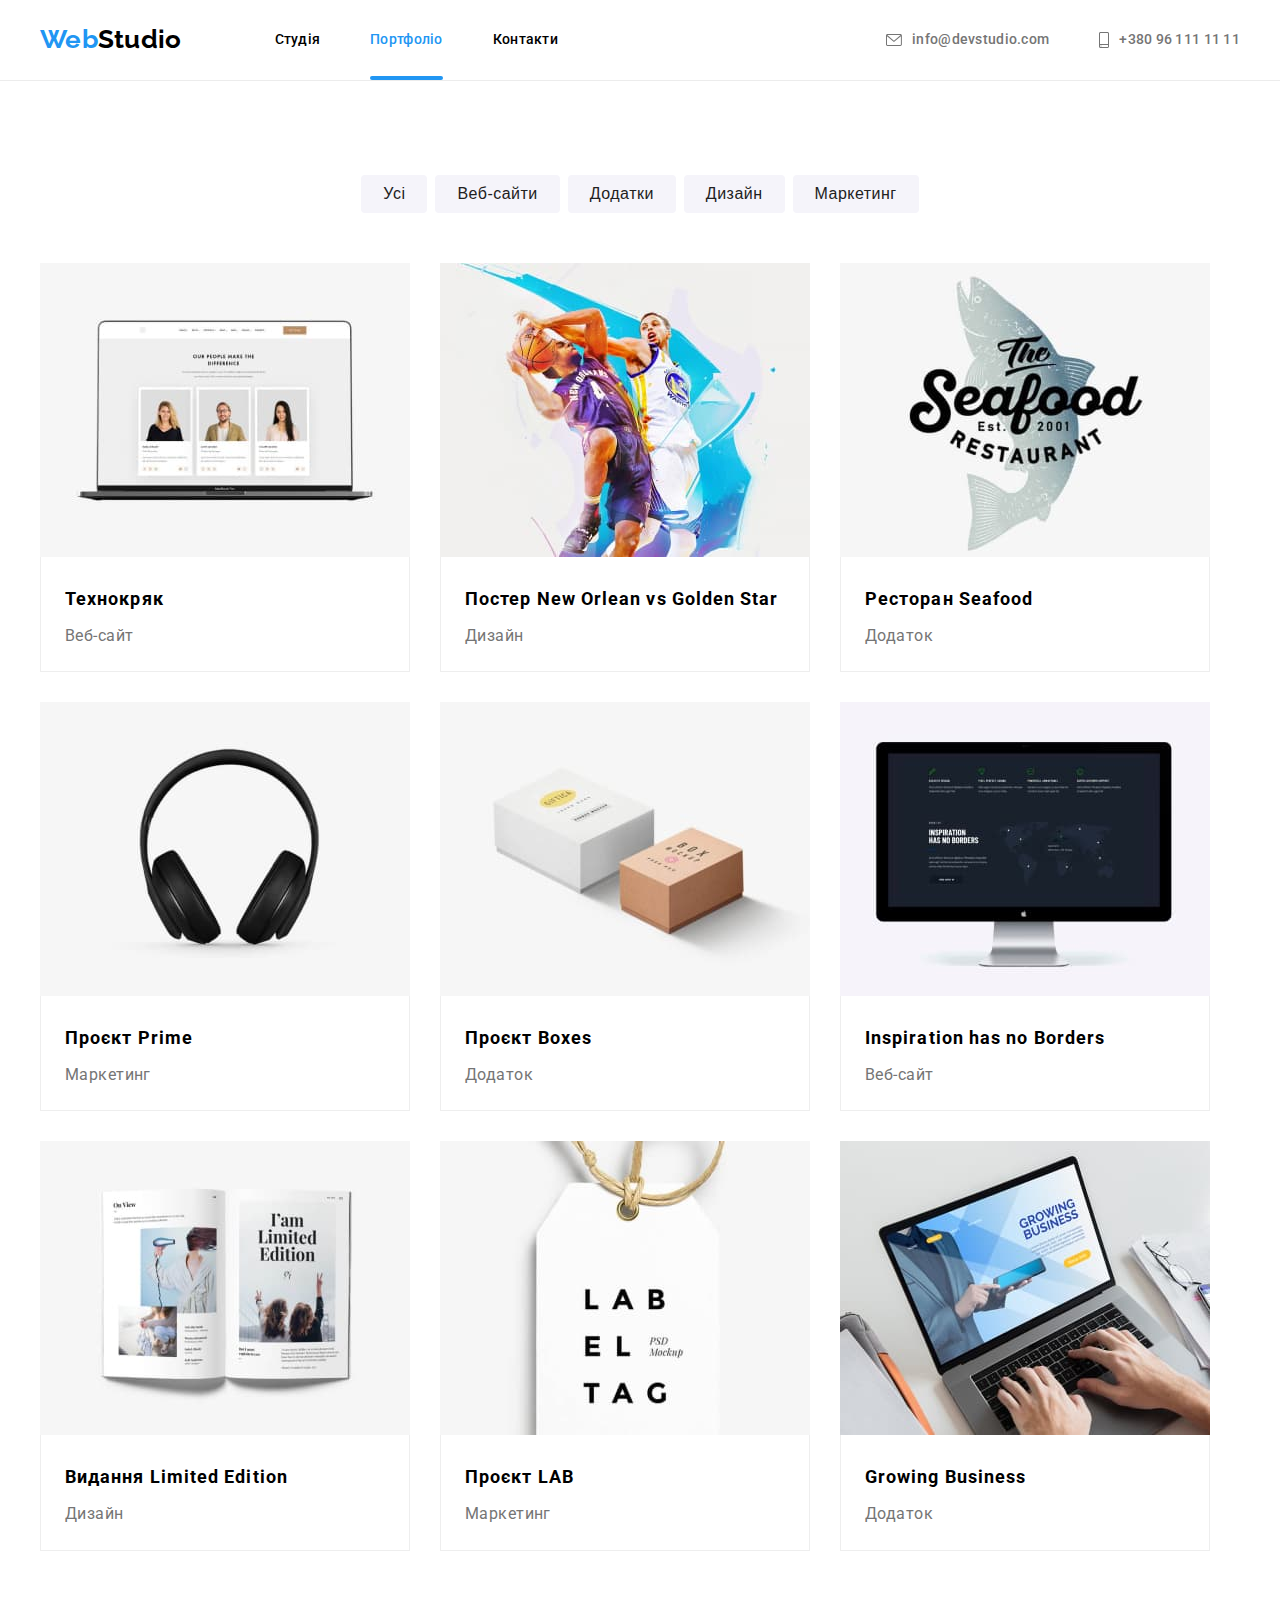
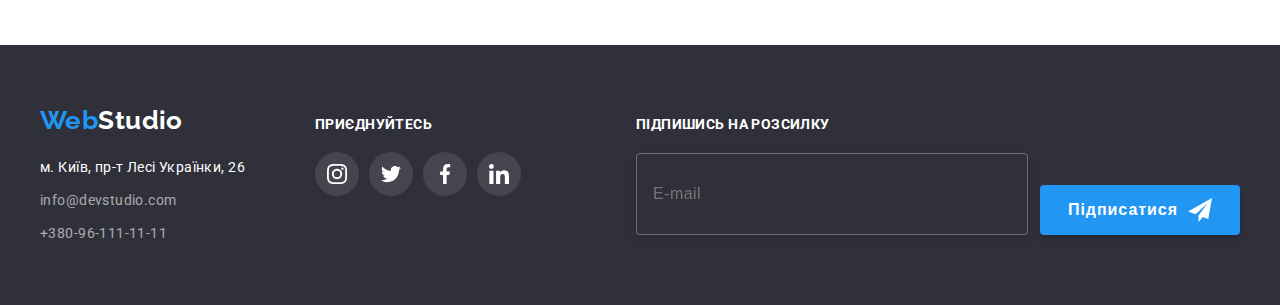
==== portfolio.html @ aed90d11 "commit_0" ====
<!DOCTYPE html>
<html lang="uk">
  <head>
    <meta charset="UTF-8" />
    <meta http-equiv="X-UA-Compatible" content="IE=edge" />
    <meta name="viewport" content="width=device-width, initial-scale=1.0" />
    <title>Document</title>
    <link
      rel="stylesheet"
      href="https://cdnjs.cloudflare.com/ajax/libs/modern-normalize/1.1.0/modern-normalize.min.css"
      integrity="sha512-wpPYUAdjBVSE4KJnH1VR1HeZfpl1ub8YT/NKx4PuQ5NmX2tKuGu6U/JRp5y+Y8XG2tV+wKQpNHVUX03MfMFn9Q=="
      crossorigin="anonymous"
      referrerpolicy="no-referrer"
    />
    <link
      href="https://fonts.googleapis.com/css2?family=Raleway:wght@700&family=Roboto:wght@400;500;700;900&display=swap"
      rel="stylesheet"
    />
    <link rel="stylesheet" href="css/styles.css" />
  </head>

  <body class="body">
    <header class="header">
      <!--Верхня лінія-->
      <div class="container">
        <nav>
          <a class="header-company-name-link" href="index.html" target="_self">
            <span class="company-name-blue company-name">Web</span
            ><span class="company-name">Studio</span>
          </a>
          <ul class="nav-links">
            <li>
              <a class="black-links link" href="index.html" target="_self"
                >Студія</a
              >
            </li>
            <li>
              <a
                class="black-links link current-page-link"
                href="portfolio.html"
                target="_self"
                >Портфоліо</a
              >
            </li>
            <li>
              <a class="black-links link" href="#" target="_self">Контакти</a>
            </li>
          </ul>
        </nav>
        <ul class="tel-email">
          <li>
            <a class="gray-links link email" href="mailto:info@devstudio.com">
              <svg class="icon-envelope">
                <use href="./images/symbol-defs.svg#.iconenvelope"></use>
              </svg>
              info@devstudio.com</a
            >
          </li>
          <li>
            <a class="gray-links link" href="tel:+380961111111">
              <svg class="icon-smartphone">
                <use href="./images/symbol-defs.svg#.iconsmartphone"></use>
              </svg>
              +380 96 111 11 11</a
            >
          </li>
        </ul>
      </div>
    </header>
    <main>
      <section class="section-portfolio">
        <h1 class="to-hide">проекти</h1>
        <ul class="buttons-portfolio-list">
          <li>
            <button class="button-porftolio" type="button">Усі</button>
          </li>
          <li>
            <button class="button-porftolio" type="button">Веб-сайти</button>
          </li>
          <li>
            <button class="button-porftolio" type="button">Додатки</button>
          </li>
          <li>
            <button class="button-porftolio" type="button">Дизайн</button>
          </li>
          <li>
            <button class="button-porftolio" type="button">Маркетинг</button>
          </li>
        </ul>

        <div class="container">
          <ul class="project-list">
            <li>
              <a href="#">
                <div class="project-list-thumb">
                  <div class="project-list-text">
                    Ресурс пропонує комплексні пропозиції з різним рівнем
                    функціоналу та сервісів. Все це дозволить відвідувачу
                    отримати вичерпні відомості про компанію чи приватну особу.
                  </div>
                  <img
                    src="images/project_1.jpg"
                    alt="picture1"
                    width="370"
                    height="294"
                  />
                </div>
                <div class="project-list-description">
                  <h2 class="projects-name">Технокряк</h2>
                  <p class="projects-type">Веб-сайт</p>
                </div>
              </a>
            </li>
            <li>
              <a href="#">
                <div class="project-list-thumb">
                  <div class="project-list-text">
                    Ресурс пропонує комплексні пропозиції з різним рівнем
                    функціоналу та сервісів. Все це дозволить відвідувачу
                    отримати вичерпні відомості про компанію чи приватну особу.
                  </div>
                  <img
                    src="images/project_2.jpg"
                    alt="picture2"
                    width="370"
                    height="294"
                  />
                </div>
                <div class="project-list-description">
                  <h2 class="projects-name">
                    Постер New Orlean vs Golden Star
                  </h2>
                  <p class="projects-type">Дизайн</p>
                </div>
              </a>
            </li>
            <li>
              <a href="#">
                <div class="project-list-thumb">
                  <div class="project-list-text">
                    Ресурс пропонує комплексні пропозиції з різним рівнем
                    функціоналу та сервісів. Все це дозволить відвідувачу
                    отримати вичерпні відомості про компанію чи приватну особу.
                  </div>
                  <img
                    src="images/project_3.jpg"
                    alt="picture3"
                    width="370"
                    height="294"
                  />
                </div>
                <div class="project-list-description">
                  <h2 class="projects-name">Ресторан Seafood</h2>
                  <p class="projects-type">Додаток</p>
                </div>
              </a>
            </li>
            <li>
              <a href="#">
                <div class="project-list-thumb">
                  <div class="project-list-text">
                    Ресурс пропонує комплексні пропозиції з різним рівнем
                    функціоналу та сервісів. Все це дозволить відвідувачу
                    отримати вичерпні відомості про компанію чи приватну особу.
                  </div>
                  <img
                    src="images/project_4.jpg"
                    alt="picture4"
                    width="370"
                    height="294"
                  />
                </div>
                <div class="project-list-description">
                  <h2 class="projects-name">Проєкт Prime</h2>
                  <p class="projects-type">Маркетинг</p>
                </div>
              </a>
            </li>
            <li>
              <a href="#">
                <div class="project-list-thumb">
                  <div class="project-list-text">
                    Ресурс пропонує комплексні пропозиції з різним рівнем
                    функціоналу та сервісів. Все це дозволить відвідувачу
                    отримати вичерпні відомості про компанію чи приватну особу.
                  </div>
                  <img
                    src="images/project_5.jpg"
                    alt="picture5"
                    width="370"
                    height="294"
                  />
                </div>
                <div class="project-list-description">
                  <h2 class="projects-name">Проєкт Boxes</h2>
                  <p class="projects-type">Додаток</p>
                </div>
              </a>
            </li>
            <li>
              <a href="#">
                <div class="project-list-thumb">
                  <div class="project-list-text">
                    Ресурс пропонує комплексні пропозиції з різним рівнем
                    функціоналу та сервісів. Все це дозволить відвідувачу
                    отримати вичерпні відомості про компанію чи приватну особу.
                  </div>
                  <img
                    src="images/project_6.jpg"
                    alt="picture6"
                    width="370"
                    height="294"
                  />
                </div>
                <div class="project-list-description">
                  <h2 class="projects-name">Inspiration has no Borders</h2>
                  <p class="projects-type">Веб-сайт</p>
                </div>
              </a>
            </li>
            <li>
              <a href="#">
                <div class="project-list-thumb">
                  <div class="project-list-text">
                    Ресурс пропонує комплексні пропозиції з різним рівнем
                    функціоналу та сервісів. Все це дозволить відвідувачу
                    отримати вичерпні відомості про компанію чи приватну особу.
                  </div>
                  <img
                    src="images/project_7.jpg"
                    alt="picture7"
                    width="370"
                    height="294"
                  />
                </div>
                <div class="project-list-description">
                  <h2 class="projects-name">Видання Limited Edition</h2>
                  <p class="projects-type">Дизайн</p>
                </div>
              </a>
            </li>
            <li>
              <a href="#">
                <div class="project-list-thumb">
                  <div class="project-list-text">
                    Ресурс пропонує комплексні пропозиції з різним рівнем
                    функціоналу та сервісів. Все це дозволить відвідувачу
                    отримати вичерпні відомості про компанію чи приватну особу.
                  </div>

                  <img
                    src="images/project_8.jpg"
                    alt="picture8"
                    width="370"
                    height="294"
                  />
                </div>
                <div class="project-list-description">
                  <h2 class="projects-name">Проєкт LAB</h2>
                  <p class="projects-type">Маркетинг</p>
                </div>
              </a>
            </li>
            <li>
              <a href="#">
                <div class="project-list-thumb">
                  <div class="project-list-text">
                    Ресурс пропонує комплексні пропозиції з різним рівнем
                    функціоналу та сервісів. Все це дозволить відвідувачу
                    отримати вичерпні відомості про компанію чи приватну особу.
                  </div>
                  <img
                    src="images/project_9.jpg"
                    alt="picture9"
                    width="370"
                    height="294"
                  />
                </div>
                <div class="project-list-description">
                  <h2 class="projects-name">Growing Business</h2>
                  <p class="projects-type">Додаток</p>
                </div>
              </a>
            </li>
          </ul>
        </div>
      </section>
    </main>
    <footer class="footer">
      <div class="container">
        <div class="address-container">
          <a class="company-name" href="index.html" target="_blank">
            <span class="company-name-blue">Web</span><span>Studio</span>
          </a>
          <address class="address-block">
            <ul>
              <li class="address-list-item">
                <a
                  class="link address"
                  href="https://www.google.com/maps/d/viewer?mid=10uSM3H-mIU3GznYo2szRIEphczw&hl=en_US&ll=50.42732700000001%2C30.538092&z=17"
                  target="_blank"
                  rel="noopener noreferrer"
                >
                  м. Київ, пр-т Лесі Українки, 26
                </a>
              </li>
              <li class="address-list-item">
                <a class="email link" href="mailto:info@devstudio.com">
                  info@devstudio.com</a
                >
              </li>
              <li class="address-list-item">
                <a class="tel link" href="tel:+380961111111">
                  +380-96-111-11-11</a
                >
              </li>
            </ul>
          </address>
        </div>
        <div class="invite-container">
          <p>ПРИЄДНУЙТЕСЬ</p>
          <ul class="social-links-list">
            <li>
              <a class="social-link" href="#">
                <svg class="social-link-icon">
                  <use href="./images/symbol-defs.svg#.iconinstagram"></use>
                </svg>
              </a>
            </li>
            <li>
              <a class="social-link" href="#">
                <svg class="social-link-icon">
                  <use href="./images/symbol-defs.svg#.icontwitter"></use>
                </svg>
              </a>
            </li>
            <li>
              <a class="social-link" href="#">
                <svg class="social-link-icon">
                  <use href="./images/symbol-defs.svg#.iconfacebook"></use>
                </svg>
              </a>
            </li>
            <li>
              <a class="social-link" href="#">
                <svg class="social-link-icon">
                  <use href="./images/symbol-defs.svg#.iconlinkedin"></use>
                </svg>
              </a>
            </li>
          </ul>
        </div>
        <form class="email-input-block">
          <p class="email-input-title">ПІДПИШИСЬ НА РОЗСИЛКУ</p>
          <div>
          <label class="footter-label">
          <input class="email-input-field" type="email" placeholder="E-mail">
          </label>
          <button class="email-input-btn">Підписатися
            <svg class="email-input-btn-icon">
              <use href="./images/icons.svg#icon-icon-send"></use>
            </svg>
          </button>
          </div>
                  <form>
      </div>
    </footer>
  </body>
</html>
---- css/styles.css ----
:root {
  --color-mainBlue: #2196f3;
  --color-mainBlack: #000000;
  --color-lightGray: #757575;
  --color-darckGray: #2f303a;
  --color-mainWhite: #ffffff;
  --color-veryDark: #212121;
  --color-greatLight: #eeeeee;
  --color-ghostWhite: #f5f4fa;
  --color-ghostWhite1: #ececec;
  --color-middleGrey: #afb1b8;
  --color-ghostWhite2: #f5f5f5;
}
.body {
  margin: 0;

  font-family: "Roboto", sans-serif;
  color: var(--color-mainBlack);
  font-size: 14px;
  letter-spacing: 0.03em;
}
img {
  display: block;
}
h1,
h2,
h3,
h4,
h5,
h6,
p {
  margin: 0;
}
a {
  color: var(--color-mainBlack);
  text-decoration: none;
}
ul {
  padding-left: 0;
  margin-top: 0;
  margin-bottom: 0;

  list-style-type: none;
}

/* SECTION HEADER */

.container {
  width: 1200px;
  padding-left: 15px;
  padding-right: 15px;
  margin-right: auto;
  margin-left: auto;
}
.header .container {
  display: flex;
  height: 80px;
}
.company-name {
  font-family: "Raleway";
  font-weight: 700;
  font-size: 26px;
  line-height: 1.2;
}
.company-name-blue {
  color: var(--color-mainBlue);
}
nav {
  display: flex;

  font-weight: 500;
  font-size: 14px;

  line-height: 1.1;
  letter-spacing: 0.02em;
}
.gray-links {
  color: var(--color-lightGray);
}
.header-company-name-link {
  padding-top: 24px;
  padding-bottom: 25px;
}
.current-page-link {
  color: var(--color-mainBlue);
}
.nav-links {
  display: flex;
  align-items: center;

  margin-left: 93px;
}
.nav-links li:nth-child(2),
.nav-links li:nth-child(3) {
  margin-left: 50px;
}
.nav-links li {
  position: relative;
}
.nav-links li a {
  padding-top: 32px;
  padding-bottom: 32px;
}
.link {
  transition-property: color;
  transition-duration: 250ms;
  transition-timing-function: cubic-bezier(0.4, 0, 0.2, 1);
}
.current-page-link {
  position: relative;

  overflow: hidden;
}
.current-page-link::after {
  position: absolute;
  bottom: -1px;
  left: 0;

  content: "";
  display: inline-block;
  width: 100%;
  height: 4px;

  background-color: var(--color-mainBlue);
  border-radius: 2px;
}
.tel-email {
  display: flex;

  margin-left: auto;

  font-weight: 500;
  font-size: 14px;
  line-height: 1.1;
  letter-spacing: 0.02em;
}
.tel-email li a {
  display: flex;
  align-items: center;

  padding: 32px 0;
}
.tel-email li:nth-child(2) {
  margin-left: 50px;
}
.link:hover {
  color: var(--color-mainBlue);
}
.link:focus {
  color: var(--color-mainBlue);
}
.to-hide {
  position: absolute;
  width: 1px;
  height: 1px;
  margin: -1px;
  border: 0;
  padding: 0;

  white-space: nowrap;
  clip-path: inset(100%);
  clip: rect(0 0 0 0);
  overflow: hidden;
}
.icon-smartphone {
  display: inline-block;

  width: 10px;
  height: 16px;
  margin-right: 10px;

  fill: currentColor;
}
.icon-envelope {
  display: inline-block;

  width: 16px;
  height: 12px;
  margin-right: 10px;

  fill: currentColor;
}

/* SECTION HERO */

.hero {
  max-width: 1600px;
  margin-left: auto;
  margin-right: auto;
  padding-top: 200px;
  padding-bottom: 200px;

  background-color: var(--color-darckGray);
  color: var(--color-mainWhite);
  background-image: linear-gradient(
      to right,
      rgba(47, 48, 58, 0.4),
      rgba(47, 48, 58, 0.4)
    ),
    url(../images/team.jpg);
  background-size: cover;
  background-repeat: no-repeat;
  background-position: center;
  border-top: 1px solid var(--color-ghostWhite1);
}
.hero .container {
  text-align: center;
}
.advantages-description {
  color: var(--color-lightGray);
}
.main-title {
  max-width: 696px;
  margin-left: auto;
  margin-right: auto;

  font-weight: 900;
  font-size: 44px;
  line-height: 1.4;
  color: var(--color-mainWhite);
  letter-spacing: 0.06em;
  text-transform: uppercase;
}
.button-studio {
  width: 216px;
  height: 50px;
  margin-top: 30px;

  font-family: "Roboto";
  font-style: normal;
  font-weight: 700;
  font-size: 16px;
  line-height: 1.9;
  letter-spacing: 0.06em;
  cursor: pointer;
  border: none;
  background: var(--color-mainBlue);
  box-shadow: 0px 4px 4px rgba(0, 0, 0, 0.15);
  border-radius: 4px;
  color: var(--color-mainWhite);
}
.advantages-section {
  padding-top: 94px;
  padding-bottom: 94px;
}
.advantages-list {
  display: flex;

  gap: 30px;
}
.advantages-main {
  font-weight: 700;
  font-size: 14px;
  line-height: 1.4;
  letter-spacing: 0.03em;
  margin-bottom: 10px;
}
.advantages-description {
  font-size: 14px;
  line-height: 1.7;
  color: var(--color-lightGray);
}
.icons-advantages-block {
  display: flex;
  justify-content: center;
  align-items: center;

  height: 120px;
  margin-bottom: 30px;

  background: var(--color-ghostWhite);
  border-radius: 4px;
}
.icons-advantages_1 {
  display: block;

  width: 65px;
  height: 70px;
}
.icons-advantages_2 {
  display: block;

  width: 65px;
  height: 70px;
}
.icons-advantages_3 {
  display: block;

  width: 65px;
  height: 70px;
}
.icons-advantages_4 {
  display: block;

  width: 65px;
  height: 70px;
}
.section-work {
  padding-bottom: 94px;
}
.work-list {
  display: flex;

  margin-top: 50px;

  gap: 30px;
}
.work-list-thumb {
  display: inline-block;
  position: relative;
}
.work-list-thumb::before {
  position: absolute;
  display: inline-block;
  content: "";

  width: 100%;
  height: 70px;
  bottom: 0;
  background-color: rgba(47, 48, 58, 0.8);
  opacity: 0.8;
}
.section-work-name {
  position: absolute;
  width: 100%;
  bottom: 0;
  padding: 27px;
  text-align: center;

  color: var(--color-mainWhite);
  font-weight: 700;
}
.work-list img {
  display: block;
}
.team-member-position {
  margin-top: 10px;
}
.team-list {
  display: flex;

  margin-top: 50px;

  gap: 30px;
}

/*Section team*/

.section-work-title {
  text-align: center;
}
.team-list-description {
  padding-top: 30px;
  padding-bottom: 30px;

  background-color: var(--color-mainWhite);
}
.card {
  box-shadow: 0px 1px 3px rgba(0, 0, 0, 0.12), 0px 1px 1px rgba(0, 0, 0, 0.14),
    0px 2px 1px rgba(0, 0, 0, 0.2);
  border-radius: 0px 0px 4px 4px;
}
.section-work-title {
  font-weight: 700;
  font-size: 36px;
  line-height: 1.2;
  letter-spacing: 0.03em;
  color: var(--color-veryDark);
}
.saction-team {
  padding-top: 94px;
  padding-bottom: 94px;

  background-color: var(--color-ghostWhite);
}
.team-member-name {
  text-align: center;

  font-weight: 500;
  font-size: 16px;
  line-height: 1.2;
  letter-spacing: 0.03em;
  color: var(--color-veryDark);
}
.team-member-position {
  text-align: center;

  font-size: 16px;
  line-height: 1.2;
  color: var(--color-lightGray);
}
.social-links-list {
  display: flex;

  margin-top: 16px;
  margin-left: 32px;
  width: 206px;
  height: 44px;

  gap: 10px;
  background-color: var(--color-mainWhite);
}
.social-links-list li {
  width: 44px;
  height: 44px;
}
.social-link {
  display: flex;
  justify-content: center;
  align-items: center;

  width: 44px;
  height: 44px;
  border-radius: 50%;

  color: var(--color-middleGrey);

  transition-property: background-color, color;
  transition-duration: 250ms;
  transition-timing-function: cubic-bezier(0.4, 0, 0.2, 1);
}
.social-link:hover,
.social-link:focus {
  background-color: var(--color-mainBlue);
  color: var(--color-mainWhite);
}
.social-link-icon {
  width: 20px;
  height: 20px;

  fill: currentColor;
}
.section-clients {
  padding-top: 94px;
  padding-bottom: 94px;
}
.section-client-title {
  margin-bottom: 50px;

  font-weight: 700;
  font-size: 36px;
  line-height: 42px;
  text-align: center;
}
.client-list {
  display: flex;

  gap: 30px;
}
.client-list-item {
  width: 170px;
  height: 92px;
}
.client-link {
  display: flex;
  justify-content: center;
  align-items: center;

  height: 100%;
  width: 100%;

  color: var(--color-middleGrey);
  border: 1px solid var(--color-middleGrey);
  border-radius: 4px;

  transition-property: color, border-color;
  transition-duration: 250ms;
  transition-timing-function: cubic-bezier(0.4, 0, 0.2, 1);
}
.client-image {
  display: block;

  width: 106px;
  height: 60px;

  fill: currentColor;
}
.client-link:hover,
.client-link:focus {
  color: var(--color-mainBlue);
  border-color: var(--color-mainBlue);
}
/*Portfolio*/

.section-portfolio {
  padding-top: 94px;
  padding-bottom: 94px;

  border-top: 1px solid var(--color-ghostWhite1);
}
.buttons-portfolio-list {
  display: flex;
  align-items: center;
  justify-content: center;
}
.button-porftolio {
  padding: 6px 22px;
  font-weight: 500;
  font-size: 16px;

  line-height: 1.6;
  text-align: center;
  letter-spacing: 0.03em;
  background-color: var(--color-ghostWhite);
  color: var(--color-veryDark);
  border-radius: 4px;
  border: none;
  cursor: pointer;

  transition-property: color, background-color, box-shadow;
  transition-duration: 250ms;
  transition-timing-function: cubic-bezier(0.4, 0, 0.2, 1);
}
.buttons-portfolio-list li:not(:last-child) {
  margin-right: 8px;
}
.button-porftolio:hover,
.button-portfolio:hover {
  color: var(--color-mainWhite);
  background-color: var(--color-mainBlue);
  box-shadow: 0px 3px 1px rgba(0, 0, 0, 0.1), 0px 1px 2px rgba(0, 0, 0, 0.08),
    0px 2px 2px rgba(0, 0, 0, 0.12);
}
.project-list {
  display: flex;
  margin-top: 50px;

  flex-wrap: wrap;
  gap: 30px;
}
.project-list img {
  display: block;

  max-width: 100%;
  height: auto;
}
.project-list-thumb {
  position: relative;
  overflow: hidden;
}
.project-list-text {
  position: absolute;
  width: 100%;
  height: 100%;
  padding: 63px 24px;
  transform: translateY(101%);

  font-size: 18px;
  line-height: 1.56;
  letter-spacing: 0.03em;
  background-color: rgba(33, 150, 243, 0.9);
  color: var(--color-mainWhite);
  opacity: 1;

  transition-property: transform, opacity;
  transition-duration: 250ms;
  transition-timing-function: cubic-bezier(0.4, 0, 0.2, 1);
}
.project-list a:hover .project-list-text,
.project-list a:focus .project-list-text {
  transform: translateY(0);
}
.project-list a:hover,
.project-list a:focus {
  box-shadow: 0px 3px 1px rgba(0, 0, 0, 0.16), 0px 1px 2px rgba(0, 0, 0, 0.06),
    0px 2px 2px rgba(0, 0, 0, 0.12);
}
.project-list a {
  display: block;

  transition-property: box-shadow;
  transition-duration: 250ms;
  transition-timing-function: cubic-bezier(0.4, 0, 0.2, 1);
}
.project-list li {
  width: 370px;
}
.project-list-description {
  padding-top: 24px;
  padding-bottom: 20px;
  padding-left: 24px;
  padding-right: 24px;

  border: 1px solid var(--color-greatLight);
  border-top: none;
}

.projects-name {
  text-align: left;

  font-weight: 700;
  font-size: 18px;
  line-height: 2;
  letter-spacing: 0.06em;
}
.projects-type {
  margin-top: 4px;
  font-size: 16px;

  line-height: 1.9;
  color: var(--color-lightGray);
}
/*Footter*/
.footer {
  padding-top: 60px;
  padding-bottom: 60px;

  background-color: var(--color-darckGray);
}
.address-block {
  margin-top: 20px;
}
.footer span:last-child {
  color: var(--color-mainWhite);
}
.address-block {
  margin-top: 20px;
}
.address {
  font-style: normal;
  font-size: 14px;
  line-height: 1.7;
  color: var(--color-mainWhite);
}
address .email,
address .tel {
  font-style: normal;
  font-size: 14px;
  line-height: 1.7;
  color: rgba(255, 255, 255, 0.6);
}
.address-list-item:nth-child(3),
.address-list-item:nth-child(2) {
  margin-top: 9px;
}
.footer .container {
  display: flex;
  align-items: baseline;
}
.invite-container {
  margin-left: 70px;
  width: 206px;
}
.invite-container p {
  margin-bottom: 20px;
  text-align: left;

  color: var(--color-mainWhite);
  font-size: 14px;
  font-weight: 700;
}
.invite-container .social-links-list {
  background-color: var(--color-darckGray);
  margin-left: 0;
}
.invite-container .social-link {
  background-color: rgba(255, 255, 255, 0.1);
}
.invite-container .social-link-icon {
  fill: var(--color-mainWhite);
}
.invite-container .social-link:hover,
.invite-container .social-link:focus {
  background-color: var(--color-mainBlue);
}
.email-input-block {
  margin-left: auto;
}
.email-input-title {
  font-weight: 700;
  font-size: 14px;
  line-height: 1.14;
  letter-spacing: 0.03em;
  margin-bottom: 20px;
  color: var(--color-mainWhite);
}
.footter-label {
  margin-right: 12px;
}
.email-input-field {
  padding: 15px 16px;
  font-weight: 400;
  border-radius: 4px;
  border: 1px solid rgba(255, 255, 255, 0.3);
  font-size: 16px;
  line-height: 1.25;
  letter-spacing: 0.03em;
  color: rgba(255, 255, 255, 0.6);
  background-color: var(--color-darckGray);
  outline: none;
}
.email-input-btn {
  display: flex;
  align-items: center;
  height: 50px;
  padding-left: 28px;
  padding-right: 28px;
  cursor: pointer;

  background-color: var(--color-mainBlue);
  box-shadow: 0px 4px 4px rgba(0, 0, 0, 0.15);
  border-radius: 4px;
  border: none;
  color: var(--color-mainWhite);

  font-weight: 700;
  font-size: 16px;
  line-height: 1.88;
  letter-spacing: 0.06em;
}
.email-input-btn-icon {
  width: 24px;
  height: 24px;
  margin-left: 10px;
}
.email-input-block > div {
  display: flex;
  justify-content: space-between;
  align-items: flex-end;
}
.email-input-block input {
  width: 358px;
  height: 50px;

  border: 1px solid rgba(255, 255, 255, 0.3);
  filter: drop-shadow(0px 4px 4px rgba(0, 0, 0, 0.15));
  border-radius: 4px;
}

/*MODAL SECTION*/

.backdrop {
  position: fixed;

  width: 100%;
  height: 100%;
  top: 0;
  left: 0;

  opacity: 1;
  background-color: rgba(0, 0, 0, 0.2);
}
.backdrop.is-hidden {
  opacity: 0;
  pointer-events: none;
}
.modal-window {
  position: absolute;
  top: 50%;
  left: 50%;
  transform: translate(-50%, -50%);
  width: 528px;
  padding: 40px;

  background-color: var(--color-mainWhite);
  border-radius: 4px;
}
.close-button {
  display: flex;
  justify-content: center;
  align-items: center;

  position: absolute;
  width: 30px;
  height: 30px;
  top: 8px;
  right: 8px;
  padding: 0;

  border: 1px solid rgba(0, 0, 0, 0.1);
  border-radius: 50%;
  background-color: var(--color-mainWhite);
  cursor: pointer;
  color: var(--color-mainBlack);
}
.close-button__icon {
  width: 18px;
  height: 18px;

  fill: currentColor;
}
.close-button:hover {
  color: var(--color-mainBlue);
}

.signup-form {
  display: flex;
  flex-direction: column;
}
.signup-form__title {
  display: block;
  text-align: center;
  margin-bottom: 12px;

  font-size: 20px;
  line-height: 1.15em;
  font-weight: 700;
}
.imput-block {
  position: relative;
  display: flex;
  flex-direction: column;

  margin-bottom: 10px;
}
.imput-block:nth-child(5){
  margin-bottom: 20px;
}
.imput-block__name {
  font-size: 12px;
  line-height: 1.17em;
  letter-spacing: 0.01em;
  color: var(--color-lightGray);
  margin-bottom: 4px;
}
.imput-block__window {
  display: block;
  height: 40px;
  width: 100%;
  height: 40px;
  padding-left: 42px;

  border: 1px solid rgba(33, 33, 33, 0.2);
  border-radius: 4px;
  outline: none;
}
.imput-block__icon {
  position: absolute;
  width: 18px;
  height: 18px;
  bottom: 11px;
  left: 12px;

  fill: var(--color-veryDark);
  pointer-events: none;
}
.imput-block__window:hover,
.imput-block__window:focus {
  border-color: var(--color-mainBlue);
}
.imput-block__window:hover + .imput-block__icon,
.imput-block__window:focus + .imput-block__icon {
  fill: var(--color-mainBlue);
}
.imput-block__window--comment {
  display: block;
  resize: none;
  height: 120px;
  padding: 12px 16px;
  height: 138px;
  margin: 0;
  width: 100%;

  border: 1px solid rgba(33, 33, 33, 0.2);
  border-radius: 4px;
  outline: none;
}
.contract {
  color: var(--color-mainBlue);
  text-decoration: underline;
}
.submit-button {
  display: block;
  width: 200px;
  height: 50px;
  margin-left: auto;
  margin-right: auto;
  padding: 10px 52px;

  border: none;
  box-shadow: 0px 4px 4px rgba(0, 0, 0, 0.15);
  border-radius: 4px;
  background-color: var(--color-mainBlue);
  color: var(--color-mainWhite);

  font-weight: 700;
  font-size: 16px;
  line-height: 1.88;
  letter-spacing: 0.06em;
  cursor: pointer;
}
.checkbox-block {
  display: flex;
  flex-direction: row;
  align-items: center;

  margin-bottom: 30px;
  margin-left: auto;
  margin-right: auto;
  height: 24px;
  width: 425px;
}
.checkbox-block__original {
  -webkit-appearance: none;
  -moz-appearance: none;
  appearance: none;
  position: absolute;
}
.checkbox-block__special {
  display: inline-block;
  width: 16px;
  height: 15px;
  margin-bottom: 0;
  margin-right: 8px;
  border: 2px solid var(--color-veryDark);
  border-radius: 2px;

  transition: border-color, background-color;
  transition-duration: 250ms;
  transition-timing-function: cubic-bezier(0.4, 0, 0.2, 1);
}
.checkbox-block__text {
  margin-bottom: 0;
  font-weight: 400;
  font-size: 14px;
  line-height: 1.71;
  color: var(--color-lightGray);
  letter-spacing: 0.03em;
}
.checkbox-block__vector {
  color: var(--color-mainBlue);
  text-decoration: underline;
}

.checkbox-block__original:checked + .checkbox-block__special {
  background-color: var(--color-mainBlue);
  border-color: var(--color-mainBlue);
  background-image: url(../images/icon-check.svg);
  background-repeat: no-repeat;
  background-position: center;
}
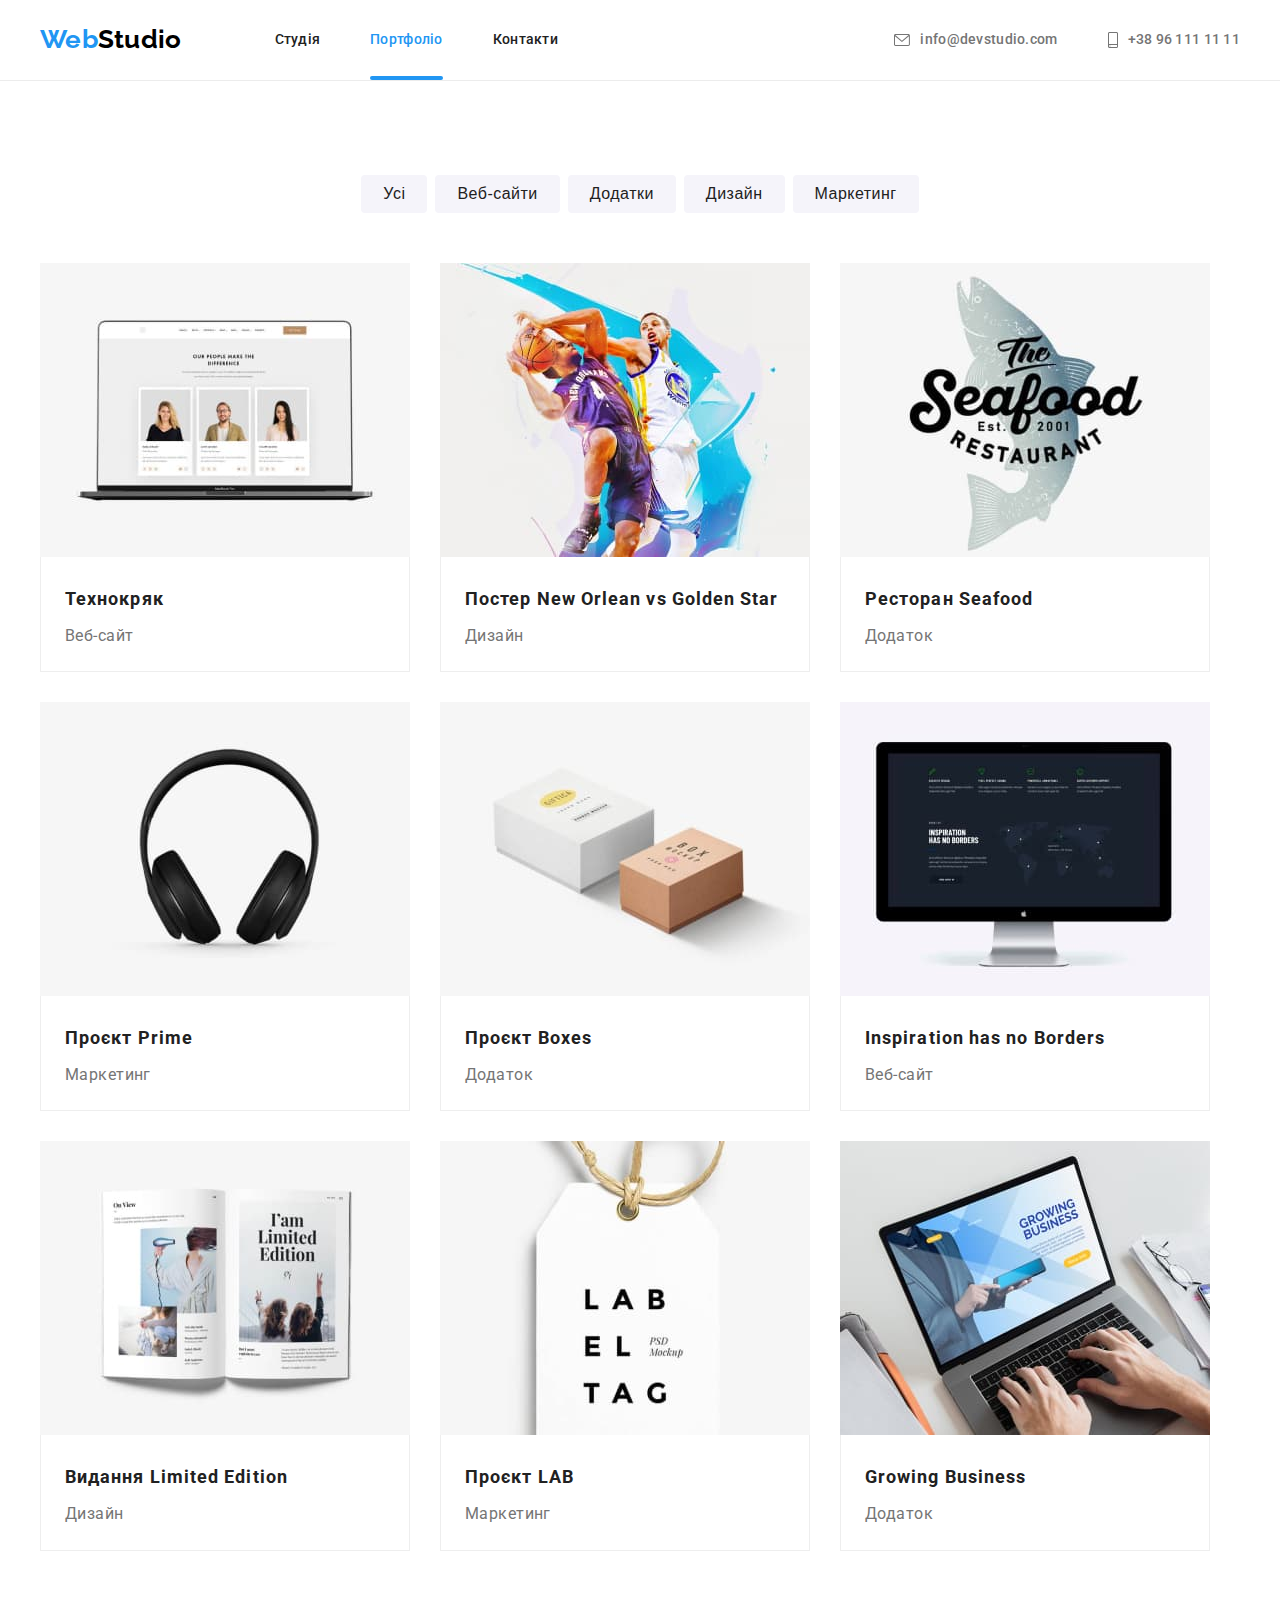
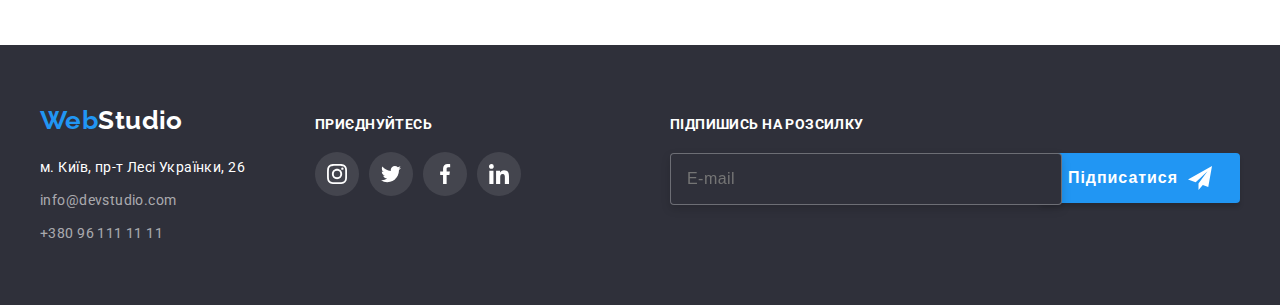
==== commit 74b23f36: "commit_1" ====
--- a/portfolio.html
+++ b/portfolio.html
@@ -16,269 +16,296 @@
       href="https://fonts.googleapis.com/css2?family=Raleway:wght@700&family=Roboto:wght@400;500;700;900&display=swap"
       rel="stylesheet"
     />
+    <link rel="stylesheet" href="./css/main.min.css" />
     <link rel="stylesheet" href="css/styles.css" />
   </head>
 
   <body class="body">
+    <!--HEADER-->
+
     <header class="header">
-      <!--Верхня лінія-->
       <div class="container">
-        <nav>
-          <a class="header-company-name-link" href="index.html" target="_self">
-            <span class="company-name-blue company-name">Web</span
-            ><span class="company-name">Studio</span>
+        <nav class="nav">
+          <a class="nav__company-link" href="index.html" target="_self">
+            <span class="nav__company-name nav__company-name--blue">Web</span
+            ><span class="nav__company-name">Studio</span>
           </a>
-          <ul class="nav-links">
-            <li>
-              <a class="black-links link" href="index.html" target="_self"
+          <ul class="nav-list">
+            <li class="nav-list__item">
+              <a class="nav-list__link" href="index.html" target="_self"
                 >Студія</a
               >
             </li>
-            <li>
+            <li class="nav-list__item">
               <a
-                class="black-links link current-page-link"
+                class="nav-list__link current-page-link"
                 href="portfolio.html"
                 target="_self"
                 >Портфоліо</a
               >
             </li>
-            <li>
-              <a class="black-links link" href="#" target="_self">Контакти</a>
+            <li class="nav-list__item">
+              <a class="nav-list__link" href="#" target="_self">Контакти</a>
             </li>
           </ul>
         </nav>
-        <ul class="tel-email">
-          <li>
-            <a class="gray-links link email" href="mailto:info@devstudio.com">
-              <svg class="icon-envelope">
-                <use href="./images/symbol-defs.svg#.iconenvelope"></use>
+        <ul class="contacts">
+          <li class="contact__item">
+            <a class="contacts__link" href="mailto:info@devstudio.com">
+              <svg class="contacts__icon--first">
+                <use
+                  href="./images/symbol-defs.svg#.iconenvelope"
+                  width="16px"
+                  height="12px"
+                ></use>
               </svg>
               info@devstudio.com</a
             >
           </li>
-          <li>
-            <a class="gray-links link" href="tel:+380961111111">
-              <svg class="icon-smartphone">
-                <use href="./images/symbol-defs.svg#.iconsmartphone"></use>
+          <li class="contact__item">
+            <a class="contacts__link" href="tel:+380961111111">
+              <svg class="contacts__icon--second">
+                <use
+                  href="./images/symbol-defs.svg#.iconsmartphone"
+                  width="10px"
+                  height="16px"
+                ></use>
               </svg>
-              +380 96 111 11 11</a
+              +38 96 111 11 11</a
             >
           </li>
         </ul>
       </div>
     </header>
     <main>
+      <!--PORTFOLIO-->
+
       <section class="section-portfolio">
         <h1 class="to-hide">проекти</h1>
-        <ul class="buttons-portfolio-list">
-          <li>
-            <button class="button-porftolio" type="button">Усі</button>
-          </li>
-          <li>
-            <button class="button-porftolio" type="button">Веб-сайти</button>
-          </li>
-          <li>
-            <button class="button-porftolio" type="button">Додатки</button>
-          </li>
-          <li>
-            <button class="button-porftolio" type="button">Дизайн</button>
-          </li>
-          <li>
-            <button class="button-porftolio" type="button">Маркетинг</button>
+        <ul class="buttons-grope">
+          <li class="buttons-grope__item">
+            <button class="buttons-grope__button" type="button">Усі</button>
+          </li>
+          <li class="buttons-grope__item">
+            <button class="buttons-grope__button" type="button">
+              Веб-сайти
+            </button>
+          </li>
+          <li class="buttons-grope__item">
+            <button class="buttons-grope__button" type="button">Додатки</button>
+          </li>
+          <li class="buttons-grope__item">
+            <button class="buttons-grope__button" type="button">Дизайн</button>
+          </li>
+          <li class="buttons-grope__item">
+            <button class="buttons-grope__button" type="button">
+              Маркетинг
+            </button>
           </li>
         </ul>
+
+        <!--PROJECTS-->
 
         <div class="container">
           <ul class="project-list">
-            <li>
-              <a href="#">
-                <div class="project-list-thumb">
-                  <div class="project-list-text">
-                    Ресурс пропонує комплексні пропозиції з різним рівнем
-                    функціоналу та сервісів. Все це дозволить відвідувачу
-                    отримати вичерпні відомості про компанію чи приватну особу.
-                  </div>
-                  <img
+            <li class="project-list__item">
+              <a class="project-list__link" href="#">
+                <div class="project-list__thumb">
+                  <div class="project-list__text">
+                    Ресурс пропонує комплексні пропозиції з різним рівнем
+                    функціоналу та сервісів. Все це дозволить відвідувачу
+                    отримати вичерпні відомості про компанію чи приватну особу.
+                  </div>
+                  <img
+                    class="project-list__img"
                     src="images/project_1.jpg"
                     alt="picture1"
                     width="370"
                     height="294"
                   />
                 </div>
-                <div class="project-list-description">
-                  <h2 class="projects-name">Технокряк</h2>
-                  <p class="projects-type">Веб-сайт</p>
-                </div>
-              </a>
-            </li>
-            <li>
-              <a href="#">
-                <div class="project-list-thumb">
-                  <div class="project-list-text">
-                    Ресурс пропонує комплексні пропозиції з різним рівнем
-                    функціоналу та сервісів. Все це дозволить відвідувачу
-                    отримати вичерпні відомості про компанію чи приватну особу.
-                  </div>
-                  <img
+                <div class="project-list__description">
+                  <h2 class="project-list__name">Технокряк</h2>
+                  <p class="project-list__type">Веб-сайт</p>
+                </div>
+              </a>
+            </li>
+            <li class="project-list__item">
+              <a class="project-list__link" href="#">
+                <div class="project-list__thumb">
+                  <div class="project-list__text">
+                    Ресурс пропонує комплексні пропозиції з різним рівнем
+                    функціоналу та сервісів. Все це дозволить відвідувачу
+                    отримати вичерпні відомості про компанію чи приватну особу.
+                  </div>
+                  <img
+                    class="project-list__img"
                     src="images/project_2.jpg"
                     alt="picture2"
                     width="370"
                     height="294"
                   />
                 </div>
-                <div class="project-list-description">
-                  <h2 class="projects-name">
+                <div class="project-list__description">
+                  <h2 class="project-list__name">
                     Постер New Orlean vs Golden Star
                   </h2>
-                  <p class="projects-type">Дизайн</p>
-                </div>
-              </a>
-            </li>
-            <li>
-              <a href="#">
-                <div class="project-list-thumb">
-                  <div class="project-list-text">
-                    Ресурс пропонує комплексні пропозиції з різним рівнем
-                    функціоналу та сервісів. Все це дозволить відвідувачу
-                    отримати вичерпні відомості про компанію чи приватну особу.
-                  </div>
-                  <img
+                  <p class="project-list__type">Дизайн</p>
+                </div>
+              </a>
+            </li>
+            <li class="project-list__item">
+              <a class="project-list__link" href="#">
+                <div class="project-list__thumb">
+                  <div class="project-list__text">
+                    Ресурс пропонує комплексні пропозиції з різним рівнем
+                    функціоналу та сервісів. Все це дозволить відвідувачу
+                    отримати вичерпні відомості про компанію чи приватну особу.
+                  </div>
+                  <img
+                    class="project-list__img"
                     src="images/project_3.jpg"
                     alt="picture3"
                     width="370"
                     height="294"
                   />
                 </div>
-                <div class="project-list-description">
-                  <h2 class="projects-name">Ресторан Seafood</h2>
-                  <p class="projects-type">Додаток</p>
-                </div>
-              </a>
-            </li>
-            <li>
-              <a href="#">
-                <div class="project-list-thumb">
-                  <div class="project-list-text">
-                    Ресурс пропонує комплексні пропозиції з різним рівнем
-                    функціоналу та сервісів. Все це дозволить відвідувачу
-                    отримати вичерпні відомості про компанію чи приватну особу.
-                  </div>
-                  <img
+                <div class="project-list__description">
+                  <h2 class="project-list__name">Ресторан Seafood</h2>
+                  <p class="project-list__type">Додаток</p>
+                </div>
+              </a>
+            </li>
+            <li class="project-list__item">
+              <a class="project-list__link" href="#">
+                <div class="project-list__thumb">
+                  <div class="project-list__text">
+                    Ресурс пропонує комплексні пропозиції з різним рівнем
+                    функціоналу та сервісів. Все це дозволить відвідувачу
+                    отримати вичерпні відомості про компанію чи приватну особу.
+                  </div>
+                  <img
+                    class="project-list__img"
                     src="images/project_4.jpg"
                     alt="picture4"
                     width="370"
                     height="294"
                   />
                 </div>
-                <div class="project-list-description">
-                  <h2 class="projects-name">Проєкт Prime</h2>
-                  <p class="projects-type">Маркетинг</p>
-                </div>
-              </a>
-            </li>
-            <li>
-              <a href="#">
-                <div class="project-list-thumb">
-                  <div class="project-list-text">
-                    Ресурс пропонує комплексні пропозиції з різним рівнем
-                    функціоналу та сервісів. Все це дозволить відвідувачу
-                    отримати вичерпні відомості про компанію чи приватну особу.
-                  </div>
-                  <img
+                <div class="project-list__description">
+                  <h2 class="project-list__name">Проєкт Prime</h2>
+                  <p class="project-list__type">Маркетинг</p>
+                </div>
+              </a>
+            </li>
+            <li class="project-list__item">
+              <a class="project-list__link" href="#">
+                <div class="project-list__thumb">
+                  <div class="project-list__text">
+                    Ресурс пропонує комплексні пропозиції з різним рівнем
+                    функціоналу та сервісів. Все це дозволить відвідувачу
+                    отримати вичерпні відомості про компанію чи приватну особу.
+                  </div>
+                  <img
+                    class="project-list__img"
                     src="images/project_5.jpg"
                     alt="picture5"
                     width="370"
                     height="294"
                   />
                 </div>
-                <div class="project-list-description">
-                  <h2 class="projects-name">Проєкт Boxes</h2>
-                  <p class="projects-type">Додаток</p>
-                </div>
-              </a>
-            </li>
-            <li>
-              <a href="#">
-                <div class="project-list-thumb">
-                  <div class="project-list-text">
-                    Ресурс пропонує комплексні пропозиції з різним рівнем
-                    функціоналу та сервісів. Все це дозволить відвідувачу
-                    отримати вичерпні відомості про компанію чи приватну особу.
-                  </div>
-                  <img
+                <div class="project-list__description">
+                  <h2 class="project-list__name">Проєкт Boxes</h2>
+                  <p class="project-list__type">Додаток</p>
+                </div>
+              </a>
+            </li>
+            <li class="project-list__item">
+              <a class="project-list__link" href="#">
+                <div class="project-list__thumb">
+                  <div class="project-list__text">
+                    Ресурс пропонує комплексні пропозиції з різним рівнем
+                    функціоналу та сервісів. Все це дозволить відвідувачу
+                    отримати вичерпні відомості про компанію чи приватну особу.
+                  </div>
+                  <img
+                    class="project-list__img"
                     src="images/project_6.jpg"
                     alt="picture6"
                     width="370"
                     height="294"
                   />
                 </div>
-                <div class="project-list-description">
-                  <h2 class="projects-name">Inspiration has no Borders</h2>
-                  <p class="projects-type">Веб-сайт</p>
-                </div>
-              </a>
-            </li>
-            <li>
-              <a href="#">
-                <div class="project-list-thumb">
-                  <div class="project-list-text">
-                    Ресурс пропонує комплексні пропозиції з різним рівнем
-                    функціоналу та сервісів. Все це дозволить відвідувачу
-                    отримати вичерпні відомості про компанію чи приватну особу.
-                  </div>
-                  <img
+                <div class="project-list__description">
+                  <h2 class="project-list__name">Inspiration has no Borders</h2>
+                  <p class="project-list__type">Веб-сайт</p>
+                </div>
+              </a>
+            </li>
+            <li class="project-list__item">
+              <a class="project-list__link" href="#">
+                <div class="project-list__thumb">
+                  <div class="project-list__text">
+                    Ресурс пропонує комплексні пропозиції з різним рівнем
+                    функціоналу та сервісів. Все це дозволить відвідувачу
+                    отримати вичерпні відомості про компанію чи приватну особу.
+                  </div>
+                  <img
+                    class="project-list__img"
                     src="images/project_7.jpg"
                     alt="picture7"
                     width="370"
                     height="294"
                   />
                 </div>
-                <div class="project-list-description">
-                  <h2 class="projects-name">Видання Limited Edition</h2>
-                  <p class="projects-type">Дизайн</p>
-                </div>
-              </a>
-            </li>
-            <li>
-              <a href="#">
-                <div class="project-list-thumb">
-                  <div class="project-list-text">
-                    Ресурс пропонує комплексні пропозиції з різним рівнем
-                    функціоналу та сервісів. Все це дозволить відвідувачу
-                    отримати вичерпні відомості про компанію чи приватну особу.
-                  </div>
-
-                  <img
+                <div class="project-list__description">
+                  <h2 class="project-list__name">Видання Limited Edition</h2>
+                  <p class="project-list__type">Дизайн</p>
+                </div>
+              </a>
+            </li>
+            <li class="project-list__item">
+              <a class="project-list__link" href="#">
+                <div class="project-list__thumb">
+                  <div class="project-list__text">
+                    Ресурс пропонує комплексні пропозиції з різним рівнем
+                    функціоналу та сервісів. Все це дозволить відвідувачу
+                    отримати вичерпні відомості про компанію чи приватну особу.
+                  </div>
+
+                  <img
+                    class="project-list__img"
                     src="images/project_8.jpg"
                     alt="picture8"
                     width="370"
                     height="294"
                   />
                 </div>
-                <div class="project-list-description">
-                  <h2 class="projects-name">Проєкт LAB</h2>
-                  <p class="projects-type">Маркетинг</p>
-                </div>
-              </a>
-            </li>
-            <li>
-              <a href="#">
-                <div class="project-list-thumb">
-                  <div class="project-list-text">
-                    Ресурс пропонує комплексні пропозиції з різним рівнем
-                    функціоналу та сервісів. Все це дозволить відвідувачу
-                    отримати вичерпні відомості про компанію чи приватну особу.
-                  </div>
-                  <img
+                <div class="project-list__description">
+                  <h2 class="project-list__name">Проєкт LAB</h2>
+                  <p class="project-list__type">Маркетинг</p>
+                </div>
+              </a>
+            </li>
+            <li class="project-list__item">
+              <a class="project-list__link" href="#">
+                <div class="project-list__thumb">
+                  <div class="project-list__text">
+                    Ресурс пропонує комплексні пропозиції з різним рівнем
+                    функціоналу та сервісів. Все це дозволить відвідувачу
+                    отримати вичерпні відомості про компанію чи приватну особу.
+                  </div>
+                  <img
+                    class="project-list__img"
                     src="images/project_9.jpg"
                     alt="picture9"
                     width="370"
                     height="294"
                   />
                 </div>
-                <div class="project-list-description">
-                  <h2 class="projects-name">Growing Business</h2>
-                  <p class="projects-type">Додаток</p>
+                <div class="project-list__description">
+                  <h2 class="project-list__name">Growing Business</h2>
+                  <p class="project-list__type">Додаток</p>
                 </div>
               </a>
             </li>
@@ -286,17 +313,20 @@
         </div>
       </section>
     </main>
-    <footer class="footer">
-      <div class="container">
+    <footer class="section-footer">
+      <div class="container section-footer__container">
         <div class="address-container">
-          <a class="company-name" href="index.html" target="_blank">
-            <span class="company-name-blue">Web</span><span>Studio</span>
+          <a class="nav__company-link" href="index.html" target="_blank">
+            <span class="nav__company-name nav__company-name--blue">Web</span
+            ><span class="nav__company-name nav__company-name--white"
+              >Studio</span
+            >
           </a>
           <address class="address-block">
-            <ul>
-              <li class="address-list-item">
+            <ul class="address-list">
+              <li class="address-list__item">
                 <a
-                  class="link address"
+                  class="address-list__link address-list__link--white"
                   href="https://www.google.com/maps/d/viewer?mid=10uSM3H-mIU3GznYo2szRIEphczw&hl=en_US&ll=50.42732700000001%2C30.538092&z=17"
                   target="_blank"
                   rel="noopener noreferrer"
@@ -304,65 +334,73 @@
                   м. Київ, пр-т Лесі Українки, 26
                 </a>
               </li>
-              <li class="address-list-item">
-                <a class="email link" href="mailto:info@devstudio.com">
+              <li class="address-list__item">
+                <a class="address-list__link" href="mailto:info@devstudio.com">
                   info@devstudio.com</a
                 >
               </li>
-              <li class="address-list-item">
-                <a class="tel link" href="tel:+380961111111">
-                  +380-96-111-11-11</a
+              <li class="address-list__item">
+                <a class="address-list__link" href="tel:+380961111111">
+                  +380 96 111 11 11</a
                 >
               </li>
             </ul>
           </address>
         </div>
-        <div class="invite-container">
-          <p>ПРИЄДНУЙТЕСЬ</p>
-          <ul class="social-links-list">
-            <li>
-              <a class="social-link" href="#">
-                <svg class="social-link-icon">
+
+        <div class="invite-block">
+          <p class="invite-block__title">ПРИЄДНУЙТЕСЬ</p>
+          <ul class="invite-list">
+            <li class="invite-list__item">
+              <a class="invite-list__link" href="#">
+                <svg class="invite-list__icon">
                   <use href="./images/symbol-defs.svg#.iconinstagram"></use>
                 </svg>
               </a>
             </li>
-            <li>
-              <a class="social-link" href="#">
-                <svg class="social-link-icon">
+
+            <li class="invite-list__item">
+              <a class="invite-list__link" href="#">
+                <svg class="invite-list__icon">
                   <use href="./images/symbol-defs.svg#.icontwitter"></use>
                 </svg>
               </a>
             </li>
-            <li>
-              <a class="social-link" href="#">
-                <svg class="social-link-icon">
+            <li class="invite-list__item">
+              <a class="invite-list__link" href="#">
+                <svg class="invite-list__icon">
                   <use href="./images/symbol-defs.svg#.iconfacebook"></use>
                 </svg>
               </a>
             </li>
-            <li>
-              <a class="social-link" href="#">
-                <svg class="social-link-icon">
+            <li class="invite-list__item">
+              <a class="invite-list__link" href="#">
+                <svg class="invite-list__icon">
                   <use href="./images/symbol-defs.svg#.iconlinkedin"></use>
                 </svg>
               </a>
             </li>
           </ul>
         </div>
-        <form class="email-input-block">
-          <p class="email-input-title">ПІДПИШИСЬ НА РОЗСИЛКУ</p>
-          <div>
-          <label class="footter-label">
-          <input class="email-input-field" type="email" placeholder="E-mail">
-          </label>
-          <button class="email-input-btn">Підписатися
-            <svg class="email-input-btn-icon">
-              <use href="./images/icons.svg#icon-icon-send"></use>
-            </svg>
-          </button>
+
+        <form class="mailing-block">
+          <p class="mailing-block__title">ПІДПИШИСЬ НА РОЗСИЛКУ</p>
+          <div class="mailing-block__box">
+            <label class="mailing-block__label">
+              <input
+                class="mailing-block__input"
+                type="email"
+                placeholder="E-mail"
+              />
+            </label>
+            <button class="mailing-block__btn">
+              Підписатися
+              <svg class="mailing-block__icon">
+                <use href="./images/icons.svg#icon-icon-send"></use>
+              </svg>
+            </button>
           </div>
-                  <form>
+        </form>
       </div>
     </footer>
   </body>
--- a/css/main.min.css
+++ b/css/main.min.css
@@ -0,0 +1 @@
+:root{--color-mainBlue: #2196f3;--color-mainBlack: #000000;--color-lightGray: #757575;--color-darckGray: #2f303a;--color-mainWhite: #ffffff;--color-veryDark: #212121;--color-greatLight: #eeeeee;--color-ghostWhite: #f5f4fa;--color-ghostWhite1: #ececec;--color-middleGrey: #afb1b8;--color-ghostWhite2: #f5f5f5}body{margin:0;font-family:"Roboto",sans-serif;color:var(--color-mainBlack);font-size:14px;letter-spacing:.03em}img{display:block}h1,h2,h3,h4,h5,h6,p{margin:0}a{text-decoration:none}ul{padding-left:0;margin-top:0;margin-bottom:0;list-style-type:none}.nav{display:-webkit-box;display:-ms-flexbox;display:flex;font-weight:500;font-size:14px;line-height:1.1;letter-spacing:.02em;color:var(--color-veryDark)}.nav__company-name{font-family:"Raleway";font-weight:700;font-size:26px;line-height:1.2;color:var(--color-mainBlack)}.nav__company-link{padding-top:24px;padding-bottom:25px}.nav__company-name--blue{color:var(--color-mainBlue)}.nav__company-name--white{color:var(--color-mainWhite)}.gray-links{color:var(--color-lightGray)}.current-page-link{color:var(--color-mainBlue)}.nav-list{display:-webkit-box;display:-ms-flexbox;display:flex;-webkit-box-align:center;-ms-flex-align:center;align-items:center;margin-left:93px}.nav-list__item:nth-child(2),.nav-list__item:nth-child(3){margin-left:50px}.nav-list__item{position:relative}.nav-list__link{padding-top:32px;padding-bottom:32px;font-weight:500;font-size:14px;line-height:1.1;letter-spacing:.02em;color:var(--color-veryDark);-webkit-transition-property:color;transition-property:color;-webkit-transition-duration:250ms;transition-duration:250ms;-webkit-transition-timing-function:cubic-bezier(0.4, 0, 0.2, 1);transition-timing-function:cubic-bezier(0.4, 0, 0.2, 1)}.current-page-link{position:relative;overflow:hidden;color:var(--color-mainBlue)}.current-page-link::after{position:absolute;bottom:-1px;left:0;content:"";display:inline-block;width:100%;height:4px;background-color:var(--color-mainBlue);border-radius:2px}.to-hide{position:absolute;width:1px;height:1px;margin:-1px;border:0;padding:0;white-space:nowrap;-webkit-clip-path:inset(100%);clip-path:inset(100%);clip:rect(0 0 0 0);overflow:hidden}.container{width:1200px;padding-left:15px;padding-right:15px;margin-right:auto;margin-left:auto}.header .container{display:-webkit-box;display:-ms-flexbox;display:flex;height:80px}.section-portfolio{padding-top:94px;padding-bottom:94px;border-top:1px solid var(--color-ghostWhite1)}.section-footer{padding-top:60px;padding-bottom:60px;background-color:var(--color-darckGray)}.section-footer__container{display:-webkit-box;display:-ms-flexbox;display:flex;-webkit-box-align:baseline;-ms-flex-align:baseline;align-items:baseline}.hero{max-width:1600px;margin-left:auto;margin-right:auto;padding-top:200px;padding-bottom:200px;background-color:var(--color-darckGray);color:var(--color-mainWhite);background-image:-webkit-gradient(linear, left top, right top, from(rgba(47, 48, 58, 0.4)), to(rgba(47, 48, 58, 0.4))),url(../images/team.jpg);background-image:linear-gradient(to right, rgba(47, 48, 58, 0.4), rgba(47, 48, 58, 0.4)),url(../images/team.jpg);background-size:cover;background-repeat:no-repeat;background-position:center;border-top:1px solid var(--color-ghostWhite1)}.hero__container{text-align:center}.advantages-description{color:var(--color-lightGray)}.hero__title{max-width:696px;margin-left:auto;margin-right:auto;font-weight:900;font-size:44px;line-height:1.4;color:var(--color-mainWhite);letter-spacing:.06em;text-transform:uppercase}.hero__btn{width:216px;height:50px;margin-top:30px;font-family:"Roboto";font-style:normal;font-weight:700;font-size:16px;line-height:1.9;letter-spacing:.06em;cursor:pointer;border:none;background:var(--color-mainBlue);-webkit-box-shadow:0px 4px 4px rgba(0,0,0,.15);box-shadow:0px 4px 4px rgba(0,0,0,.15);border-radius:4px;color:var(--color-mainWhite)}.advantages{display:block;padding-top:94px;padding-bottom:94px}.advantages-list{display:-webkit-box;display:-ms-flexbox;display:flex;gap:30px}.advantages-list__title{font-weight:700;font-size:14px;line-height:1.4;letter-spacing:.03em;margin-bottom:10px}.advantages-list__description{font-size:14px;line-height:1.7;color:var(--color-lightGray)}.advantages-list__block{display:-webkit-box;display:-ms-flexbox;display:flex;-webkit-box-pack:center;-ms-flex-pack:center;justify-content:center;-webkit-box-align:center;-ms-flex-align:center;align-items:center;height:120px;margin-bottom:30px;background:var(--color-ghostWhite);border-radius:4px}.advantages-list__icon--1{display:block;width:65px;height:70px}.advantages-list__icon--2{display:block;width:65px;height:70px}.advantages-list__icon--3{display:block;width:65px;height:70px}.advantages-list__icon--4{display:block;width:65px;height:70px}.work{display:block;padding-bottom:94px}.work__title{text-align:center;font-weight:700;font-size:36px;line-height:1.2;letter-spacing:.03em;color:var(--color-veryDark)}.work__list{display:-webkit-box;display:-ms-flexbox;display:flex;margin-top:50px;gap:30px}.work__item{display:inline-block;position:relative}.work__item::before{position:absolute;display:inline-block;content:"";width:100%;height:70px;bottom:0;background-color:rgba(47,48,58,.8);opacity:.8}.work__name{position:absolute;width:100%;bottom:0;padding:27px;text-align:center;color:var(--color-mainWhite);font-weight:700}.section-team{display:block;padding-top:94px;padding-bottom:94px;background-color:var(--color-ghostWhite)}.section-team__title{text-align:center;font-weight:700;font-size:36px;line-height:1.2;letter-spacing:.03em;color:var(--color-veryDark)}.team-member-list{display:-webkit-box;display:-ms-flexbox;display:flex;margin-top:50px;gap:30px}.member-block{padding-top:30px;padding-bottom:30px;background-color:var(--color-mainWhite)}.member-block__member-name{text-align:center;font-weight:500;font-size:16px;line-height:1.2;letter-spacing:.03em;color:var(--color-veryDark)}.member-block__member-position{margin-top:10px;text-align:center;font-size:16px;line-height:1.2;color:var(--color-lightGray)}.member-card{-webkit-box-shadow:0px 1px 3px rgba(0,0,0,.12),0px 1px 1px rgba(0,0,0,.14),0px 2px 1px rgba(0,0,0,.2);box-shadow:0px 1px 3px rgba(0,0,0,.12),0px 1px 1px rgba(0,0,0,.14),0px 2px 1px rgba(0,0,0,.2);border-radius:0px 0px 4px 4px}.social-networks{display:-webkit-box;display:-ms-flexbox;display:flex;margin-top:16px;margin-left:32px;width:206px;height:44px;gap:10px;background-color:var(--color-mainWhite)}.social-networks__item{width:44px;height:44px}.social-networks__link{display:-webkit-box;display:-ms-flexbox;display:flex;-webkit-box-pack:center;-ms-flex-pack:center;justify-content:center;-webkit-box-align:center;-ms-flex-align:center;align-items:center;width:44px;height:44px;border-radius:50%;color:var(--color-middleGrey);-webkit-transition-property:background-color,color;transition-property:background-color,color;-webkit-transition-duration:250ms;transition-duration:250ms;-webkit-transition-timing-function:cubic-bezier(0.4, 0, 0.2, 1);transition-timing-function:cubic-bezier(0.4, 0, 0.2, 1)}.social-networks__link:hover,.social-networks__link:focus{background-color:var(--color-mainBlue);color:var(--color-mainWhite)}.social-networks__icon{width:20px;height:20px;fill:currentColor}.section-clients{padding-top:94px;padding-bottom:94px}.section-client__title{margin-bottom:50px;font-weight:700;font-size:36px;line-height:42px;text-align:center}.client-list{display:-webkit-box;display:-ms-flexbox;display:flex;gap:30px}.client-item{width:170px;height:92px}.client-item__link{display:-webkit-box;display:-ms-flexbox;display:flex;-webkit-box-pack:center;-ms-flex-pack:center;justify-content:center;-webkit-box-align:center;-ms-flex-align:center;align-items:center;height:100%;width:100%;color:var(--color-middleGrey);border:1px solid var(--color-middleGrey);border-radius:4px;-webkit-transition-property:color,border-color;transition-property:color,border-color;-webkit-transition-duration:250ms;transition-duration:250ms;-webkit-transition-timing-function:cubic-bezier(0.4, 0, 0.2, 1);transition-timing-function:cubic-bezier(0.4, 0, 0.2, 1)}.client-item__image{display:block;width:106px;height:60px;fill:currentColor}.client-item__link:hover,.client-item__link:focus{color:var(--color-mainBlue);border-color:var(--color-mainBlue)}.buttons-grope{display:-webkit-box;display:-ms-flexbox;display:flex;-webkit-box-align:center;-ms-flex-align:center;align-items:center;-webkit-box-pack:center;-ms-flex-pack:center;justify-content:center}.buttons-grope__button{padding:6px 22px;font-weight:500;font-size:16px;line-height:1.6;text-align:center;letter-spacing:.03em;background-color:var(--color-ghostWhite);color:var(--color-veryDark);border-radius:4px;border:none;cursor:pointer;-webkit-transition-property:color,background-color,-webkit-box-shadow;transition-property:color,background-color,-webkit-box-shadow;transition-property:color,background-color,box-shadow;transition-property:color,background-color,box-shadow,-webkit-box-shadow;-webkit-transition-duration:250ms;transition-duration:250ms;-webkit-transition-timing-function:cubic-bezier(0.4, 0, 0.2, 1);transition-timing-function:cubic-bezier(0.4, 0, 0.2, 1)}.buttons-grope__item:not(:last-child){margin-right:8px}.buttons-grope__button{width:100%}.buttons-grope__button:hover,.buttons-grope__button:hover{color:var(--color-mainWhite);background-color:var(--color-mainBlue);-webkit-box-shadow:0px 3px 1px rgba(0,0,0,.1),0px 1px 2px rgba(0,0,0,.08),0px 2px 2px rgba(0,0,0,.12);box-shadow:0px 3px 1px rgba(0,0,0,.1),0px 1px 2px rgba(0,0,0,.08),0px 2px 2px rgba(0,0,0,.12)}.project-list{display:-webkit-box;display:-ms-flexbox;display:flex;margin-top:50px;-ms-flex-wrap:wrap;flex-wrap:wrap;gap:30px}.project-list__img{display:block;max-width:100%;height:auto}.project-list__thumb{position:relative;overflow:hidden}.project-list__text{position:absolute;width:100%;height:100%;padding:63px 24px;-webkit-transform:translateY(101%);transform:translateY(101%);font-size:18px;line-height:1.56;letter-spacing:.03em;background-color:rgba(33,150,243,.9);color:var(--color-mainWhite);opacity:1;-webkit-transition-property:opacity,-webkit-transform;transition-property:opacity,-webkit-transform;transition-property:transform,opacity;transition-property:transform,opacity,-webkit-transform;-webkit-transition-duration:250ms;transition-duration:250ms;-webkit-transition-timing-function:cubic-bezier(0.4, 0, 0.2, 1);transition-timing-function:cubic-bezier(0.4, 0, 0.2, 1)}.project-list__link:hover .project-list__text,.project-list__link:focus .project-list__text{-webkit-transform:translateY(0);transform:translateY(0)}.project-list__link:hover,.project-list__link:focus{-webkit-box-shadow:0px 3px 1px rgba(0,0,0,.16),0px 1px 2px rgba(0,0,0,.06),0px 2px 2px rgba(0,0,0,.12);box-shadow:0px 3px 1px rgba(0,0,0,.16),0px 1px 2px rgba(0,0,0,.06),0px 2px 2px rgba(0,0,0,.12)}.project-list__link{display:block;-webkit-transition-property:-webkit-box-shadow;transition-property:-webkit-box-shadow;transition-property:box-shadow;transition-property:box-shadow, -webkit-box-shadow;-webkit-transition-duration:250ms;transition-duration:250ms;-webkit-transition-timing-function:cubic-bezier(0.4, 0, 0.2, 1);transition-timing-function:cubic-bezier(0.4, 0, 0.2, 1)}.project-list__item{width:370px}.project-list__description{padding-top:24px;padding-bottom:20px;padding-left:24px;padding-right:24px;border:1px solid var(--color-greatLight);border-top:none}.project-list__name{text-align:left;font-weight:700;font-size:18px;line-height:2;letter-spacing:.06em;color:var(--color-veryDark)}.project-list__type{margin-top:4px;font-size:16px;line-height:1.9;color:var(--color-lightGray)}.address-block{margin-top:20px}.address-list__item{font-style:normal;font-size:14px;line-height:1.7;color:var(--color-mainWhite);margin-bottom:9px}.address-list__item:last-child{margin-bottom:0px}.address-list__link{font-style:normal;font-size:14px;line-height:1.7;font-weight:400;color:rgba(255,255,255,.6);-webkit-transition:color;transition:color;-webkit-transition-duration:250ms;transition-duration:250ms;-webkit-transition-timing-function:cubic-bezier(0.4, 0, 0.2, 1);transition-timing-function:cubic-bezier(0.4, 0, 0.2, 1)}.address-list__link--white{color:var(--color-mainWhite)}.address-list__link:hover,.address-list__link:focus{color:var(--color-mainBlue)}.invite-block{margin-left:70px;width:206px}.invite-block__title{margin-bottom:20px;text-align:left;color:var(--color-mainWhite);font-size:14px;font-weight:700}.invite-list{display:-webkit-box;display:-ms-flexbox;display:flex;background-color:var(--color-darckGray);margin-left:0;gap:10px}.invite-list__item{width:44px;height:44px}.invite-list__link{display:-webkit-box;display:-ms-flexbox;display:flex;-webkit-box-pack:center;-ms-flex-pack:center;justify-content:center;-webkit-box-align:center;-ms-flex-align:center;align-items:center;width:44px;height:44px;border-radius:50%;background-color:rgba(255,255,255,.1);color:var(--color-middleGrey);-webkit-transition-property:background-color,color;transition-property:background-color,color;-webkit-transition-duration:250ms;transition-duration:250ms;-webkit-transition-timing-function:cubic-bezier(0.4, 0, 0.2, 1);transition-timing-function:cubic-bezier(0.4, 0, 0.2, 1)}.invite-list__icon{width:20px;height:20px;fill:var(--color-mainWhite)}.invite-list__link:hover,.invite-list__link:focus{background-color:var(--color-mainBlue)}.mailing-block{margin-left:auto;margin-right:0}.mailing-block__title{font-weight:700;font-size:14px;line-height:1.14;letter-spacing:.03em;margin-bottom:20px;color:var(--color-mainWhite)}.mailing-block__box{display:-webkit-box;display:-ms-flexbox;display:flex}.mailing-block__label{margin-right:12px;width:358px}.mailing-block__input{width:100%;padding:15px 16px;font-weight:400;border-radius:4px;border:1px solid rgba(255,255,255,.3);font-size:16px;line-height:1.25;letter-spacing:.03em;color:rgba(255,255,255,.6);background-color:var(--color-darckGray);outline:none;border:1px solid rgba(255,255,255,.3);-webkit-filter:drop-shadow(0px 4px 4px rgba(0, 0, 0, 0.15));filter:drop-shadow(0px 4px 4px rgba(0, 0, 0, 0.15));border-radius:4px}.mailing-block__btn{display:-webkit-box;display:-ms-flexbox;display:flex;-webkit-box-align:center;-ms-flex-align:center;align-items:center;height:50px;padding-left:28px;padding-right:28px;cursor:pointer;background-color:var(--color-mainBlue);-webkit-box-shadow:0px 4px 4px rgba(0,0,0,.15);box-shadow:0px 4px 4px rgba(0,0,0,.15);border-radius:4px;border:none;color:var(--color-mainWhite);font-weight:700;font-size:16px;line-height:1.88;letter-spacing:.06em}.mailing-block__icon{width:24px;height:24px;margin-left:10px}.email-input-block>div{display:-webkit-box;display:-ms-flexbox;display:flex;-webkit-box-pack:justify;-ms-flex-pack:justify;justify-content:space-between;-webkit-box-align:end;-ms-flex-align:end;align-items:flex-end}.modal-window{position:absolute;top:50%;left:50%;-webkit-transform:translate(-50%, -50%);transform:translate(-50%, -50%);width:528px;padding:40px;background-color:var(--color-mainWhite);border-radius:4px}.close-button{display:-webkit-box;display:-ms-flexbox;display:flex;-webkit-box-pack:center;-ms-flex-pack:center;justify-content:center;-webkit-box-align:center;-ms-flex-align:center;align-items:center;position:absolute;width:30px;height:30px;top:8px;right:8px;padding:0;border:1px solid rgba(0,0,0,.1);border-radius:50%;background-color:var(--color-mainWhite);cursor:pointer;color:var(--color-mainBlack)}.close-button__icon{width:18px;height:18px;fill:currentColor}.close-button:hover{color:var(--color-mainBlue)}.signup-form{display:-webkit-box;display:-ms-flexbox;display:flex;-webkit-box-orient:vertical;-webkit-box-direction:normal;-ms-flex-direction:column;flex-direction:column}.signup-form__title{display:block;text-align:center;margin-bottom:12px;font-size:20px;line-height:1.15em;font-weight:700}.imput-block{position:relative;display:-webkit-box;display:-ms-flexbox;display:flex;-webkit-box-orient:vertical;-webkit-box-direction:normal;-ms-flex-direction:column;flex-direction:column;margin-bottom:10px}.imput-block:nth-child(5){margin-bottom:20px}.imput-block__name{font-size:12px;line-height:1.17em;letter-spacing:.01em;color:var(--color-lightGray);margin-bottom:4px}.imput-block__window{display:block;height:40px;width:100%;height:40px;padding-left:42px;border:1px solid rgba(33,33,33,.2);border-radius:4px;outline:none}.imput-block__icon{position:absolute;width:18px;height:18px;bottom:11px;left:12px;fill:var(--color-veryDark);pointer-events:none}.imput-block__window:hover,.imput-block__window:focus{border-color:var(--color-mainBlue)}.imput-block__window:hover+.imput-block__icon,.imput-block__window:focus+.imput-block__icon{fill:var(--color-mainBlue)}.imput-block__window--comment{display:block;resize:none;height:120px;padding:12px 16px;height:138px;margin:0;width:100%;border:1px solid rgba(33,33,33,.2);border-radius:4px;outline:none}.contract{color:var(--color-mainBlue);text-decoration:underline}.submit-button{display:block;width:200px;height:50px;margin-left:auto;margin-right:auto;padding:10px 52px;border:none;-webkit-box-shadow:0px 4px 4px rgba(0,0,0,.15);box-shadow:0px 4px 4px rgba(0,0,0,.15);border-radius:4px;background-color:var(--color-mainBlue);color:var(--color-mainWhite);font-weight:700;font-size:16px;line-height:1.88;letter-spacing:.06em;cursor:pointer}.checkbox-block{display:-webkit-box;display:-ms-flexbox;display:flex;-webkit-box-orient:horizontal;-webkit-box-direction:normal;-ms-flex-direction:row;flex-direction:row;-webkit-box-align:center;-ms-flex-align:center;align-items:center;margin-bottom:30px;margin-left:auto;margin-right:auto;height:24px;width:425px}.checkbox-block__original{-webkit-appearance:none;-moz-appearance:none;appearance:none;position:absolute}.checkbox-block__special{display:inline-block;width:16px;height:15px;margin-bottom:0;margin-right:8px;border:2px solid var(--color-veryDark);border-radius:2px;-webkit-transition:border-color,background-color;transition:border-color,background-color;-webkit-transition-duration:250ms;transition-duration:250ms;-webkit-transition-timing-function:cubic-bezier(0.4, 0, 0.2, 1);transition-timing-function:cubic-bezier(0.4, 0, 0.2, 1)}.checkbox-block__text{margin-bottom:0;font-weight:400;font-size:14px;line-height:1.71;color:var(--color-lightGray);letter-spacing:.03em}.checkbox-block__vector{color:var(--color-mainBlue);text-decoration:underline}.checkbox-block__original:checked+.checkbox-block__special{background-color:var(--color-mainBlue);border-color:var(--color-mainBlue);background-image:url(../images/icon-check.svg);background-repeat:no-repeat;background-position:center}.backdrop{position:fixed;width:100%;height:100%;top:0;left:0;opacity:1;background-color:rgba(0,0,0,.2)}.backdrop.is-hidden{opacity:0;pointer-events:none}.contacts{display:-webkit-box;display:-ms-flexbox;display:flex;margin-left:auto;font-weight:500;font-size:14px;line-height:1.1;letter-spacing:.02em}.contacts__link{display:-webkit-box;display:-ms-flexbox;display:flex;-webkit-box-align:center;-ms-flex-align:center;align-items:center;padding:32px 0;font-weight:500;font-size:14px;line-height:1.14;letter-spacing:.02em;color:var(--color-lightGray);-webkit-transition-property:color;transition-property:color;-webkit-transition-duration:250ms;transition-duration:250ms;-webkit-transition-timing-function:cubic-bezier(0.4, 0, 0.2, 1);transition-timing-function:cubic-bezier(0.4, 0, 0.2, 1)}.contact__item:last-child{margin-left:50px}.contacts__link:hover,.contacts__link:focus{color:var(--color-mainBlue)}.contacts__icon--first{display:inline-block;width:16px;height:12px;margin-right:10px;fill:currentColor}.contacts__icon--second{display:inline-block;width:10px;height:16px;margin-right:10px;fill:currentColor}/*# sourceMappingURL=main.min.css.map */